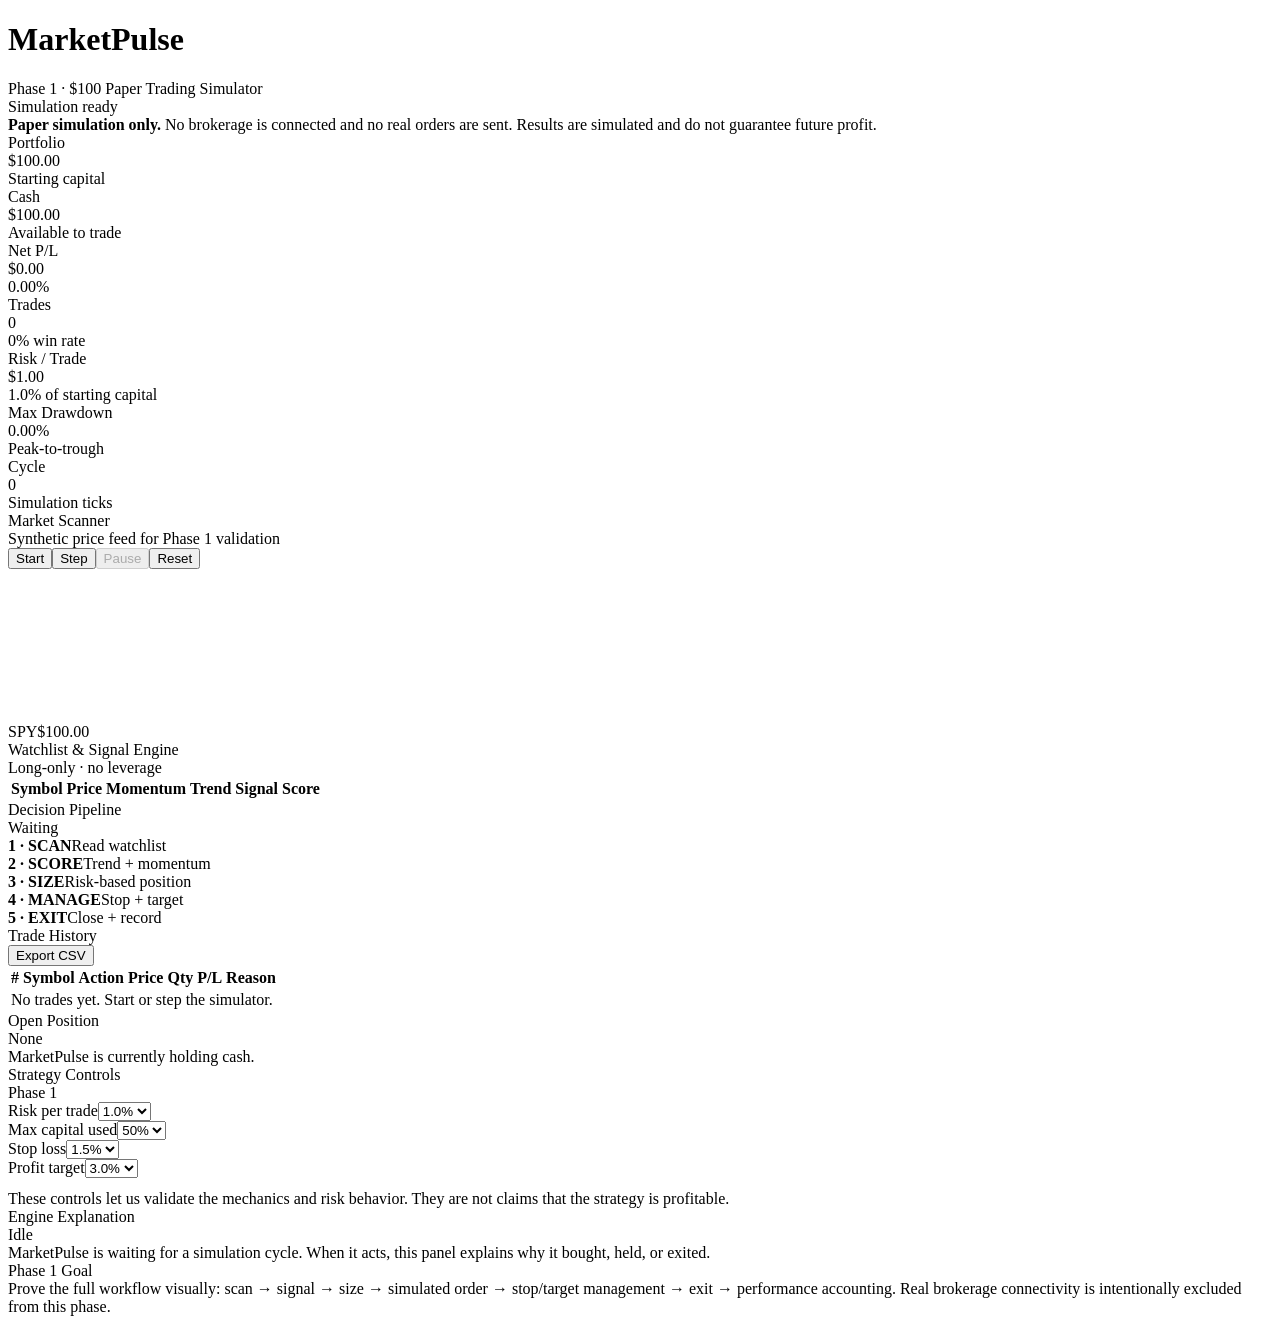
==== index.html @ 4e9e2526 "Add MarketPulse Phase 1 interface" ====
<!doctype html>
<html lang="en">
<head>
<meta charset="utf-8" />
<meta name="viewport" content="width=device-width,initial-scale=1" />
<title>MarketPulse — Phase 1 Paper Trading Simulator</title>
<link rel="stylesheet" href="styles.css">
</head>
<body>
<div class="shell">
  <div class="topbar">
    <div class="brand"><div class="mark"><div class="pulse"></div></div><div><h1>MarketPulse</h1><div class="sub">Phase 1 · $100 Paper Trading Simulator</div></div></div>
    <div class="status"><span class="dot"></span><span id="engineStatus">Simulation ready</span></div>
  </div>
  <div class="warning"><b>Paper simulation only.</b> No brokerage is connected and no real orders are sent. Results are simulated and do not guarantee future profit.</div>

  <div class="stats">
    <div class="card stat"><div class="label">Portfolio</div><div class="value" id="portfolio">$100.00</div><div class="mini" id="portfolioDelta">Starting capital</div></div>
    <div class="card stat"><div class="label">Cash</div><div class="value" id="cash">$100.00</div><div class="mini">Available to trade</div></div>
    <div class="card stat"><div class="label">Net P/L</div><div class="value" id="netpl">$0.00</div><div class="mini" id="netplPct">0.00%</div></div>
    <div class="card stat"><div class="label">Trades</div><div class="value" id="trades">0</div><div class="mini" id="winrate">0% win rate</div></div>
    <div class="card stat"><div class="label">Risk / Trade</div><div class="value" id="riskDisplay">$1.00</div><div class="mini">1.0% of starting capital</div></div>
    <div class="card stat"><div class="label">Max Drawdown</div><div class="value" id="drawdown">0.00%</div><div class="mini">Peak-to-trough</div></div>
    <div class="card stat"><div class="label">Cycle</div><div class="value" id="cycleCount">0</div><div class="mini">Simulation ticks</div></div>
  </div>

  <div class="grid">
    <div class="maincol">
      <div class="card section">
        <div class="section-head"><div><div class="section-title">Market Scanner</div><div class="sub">Synthetic price feed for Phase 1 validation</div></div><div class="controls"><button class="btn primary" id="startBtn">Start</button><button class="btn" id="stepBtn">Step</button><button class="btn stop" id="pauseBtn" disabled>Pause</button><button class="btn" id="resetBtn">Reset</button></div></div>
        <div class="chartwrap"><canvas id="chart"></canvas><div class="overlay"><span class="symbol-big" id="chartSymbol">SPY</span><span class="chartprice" id="chartPrice">$100.00</span></div></div>
      </div>

      <div class="card section">
        <div class="section-head"><div class="section-title">Watchlist & Signal Engine</div><span class="badge">Long-only · no leverage</span></div>
        <div style="overflow:auto"><table><thead><tr><th>Symbol</th><th class="right">Price</th><th class="right">Momentum</th><th class="right">Trend</th><th class="center">Signal</th><th class="right">Score</th></tr></thead><tbody id="watchRows"></tbody></table></div>
      </div>

      <div class="card section">
        <div class="section-head"><div class="section-title">Decision Pipeline</div><span class="badge" id="cycleBadge">Waiting</span></div>
        <div class="logic">
          <div class="logic-step active" id="l0"><b>1 · SCAN</b><span>Read watchlist</span></div>
          <div class="logic-step" id="l1"><b>2 · SCORE</b><span>Trend + momentum</span></div>
          <div class="logic-step" id="l2"><b>3 · SIZE</b><span>Risk-based position</span></div>
          <div class="logic-step" id="l3"><b>4 · MANAGE</b><span>Stop + target</span></div>
          <div class="logic-step" id="l4"><b>5 · EXIT</b><span>Close + record</span></div>
        </div>
      </div>

      <div class="card section">
        <div class="section-head"><div class="section-title">Trade History</div><button class="btn" id="exportBtn">Export CSV</button></div>
        <div class="trade-log"><table><thead><tr><th>#</th><th>Symbol</th><th>Action</th><th class="right">Price</th><th class="right">Qty</th><th class="right">P/L</th><th>Reason</th></tr></thead><tbody id="tradeRows"><tr><td colspan="7" class="empty">No trades yet. Start or step the simulator.</td></tr></tbody></table></div>
      </div>
    </div>

    <div class="sidecol">
      <div class="card section">
        <div class="section-head"><div class="section-title">Open Position</div><span class="badge" id="positionBadge">None</span></div>
        <div id="positionBox" class="empty">MarketPulse is currently holding cash.</div>
      </div>

      <div class="card section">
        <div class="section-head"><div class="section-title">Strategy Controls</div><span class="badge">Phase 1</span></div>
        <div class="settings">
          <div class="field"><label>Risk per trade</label><select id="riskPct"><option value="0.5">0.5%</option><option value="1" selected>1.0%</option><option value="2">2.0%</option></select></div>
          <div class="field"><label>Max capital used</label><select id="capitalPct"><option value="25">25%</option><option value="50" selected>50%</option><option value="75">75%</option></select></div>
          <div class="field"><label>Stop loss</label><select id="stopPct"><option value="1">1.0%</option><option value="1.5" selected>1.5%</option><option value="2">2.0%</option></select></div>
          <div class="field"><label>Profit target</label><select id="targetPct"><option value="2">2.0%</option><option value="3" selected>3.0%</option><option value="4">4.0%</option></select></div>
        </div>
        <div class="footer-note" style="margin-top:12px">These controls let us validate the mechanics and risk behavior. They are not claims that the strategy is profitable.</div>
      </div>

      <div class="card section">
        <div class="section-head"><div class="section-title">Engine Explanation</div><span class="badge" id="reasonBadge">Idle</span></div>
        <div id="reasonText" class="footer-note">MarketPulse is waiting for a simulation cycle. When it acts, this panel explains why it bought, held, or exited.</div>
      </div>

      <div class="card section">
        <div class="section-head"><div class="section-title">Phase 1 Goal</div></div>
        <div class="footer-note">Prove the full workflow visually: scan → signal → size → simulated order → stop/target management → exit → performance accounting. Real brokerage connectivity is intentionally excluded from this phase.</div>
      </div>
    </div>
  </div>
</div>
<script src="app.js"></script>
</body>
</html>
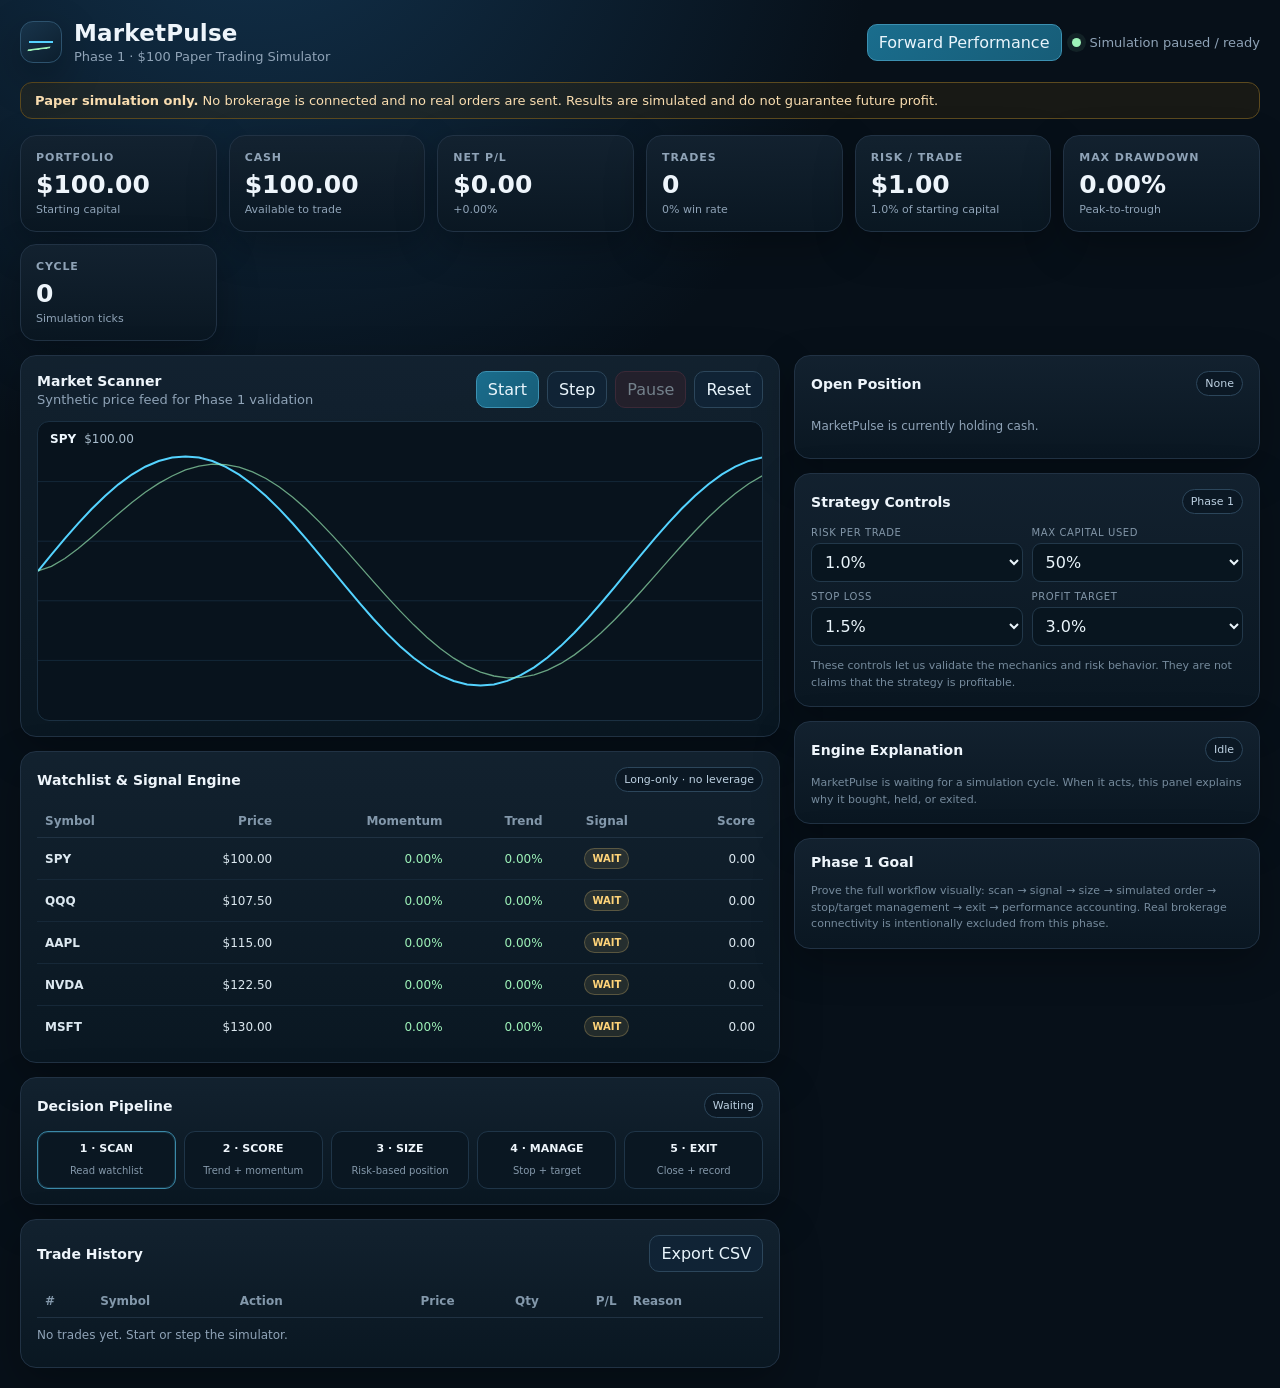
==== commit 64dd48cb: "Link forward performance dashboard" ====
--- a/index.html
+++ b/index.html
@@ -10,7 +10,7 @@
 <div class="shell">
   <div class="topbar">
     <div class="brand"><div class="mark"><div class="pulse"></div></div><div><h1>MarketPulse</h1><div class="sub">Phase 1 · $100 Paper Trading Simulator</div></div></div>
-    <div class="status"><span class="dot"></span><span id="engineStatus">Simulation ready</span></div>
+    <div style="display:flex;align-items:center;gap:10px;flex-wrap:wrap"><a class="btn primary" href="forward.html" style="text-decoration:none">Forward Performance</a><div class="status"><span class="dot"></span><span id="engineStatus">Simulation ready</span></div></div>
   </div>
   <div class="warning"><b>Paper simulation only.</b> No brokerage is connected and no real orders are sent. Results are simulated and do not guarantee future profit.</div>
 
--- a/styles.css
+++ b/styles.css
@@ -0,0 +1,24 @@
+:root{
+    --bg:#071019; --panel:#0c1722; --panel2:#111f2d; --line:#213244; --text:#eef5fb; --muted:#8fa3b7;
+    --accent:#54d3ff; --accent2:#9df1b8; --warn:#ffd479; --danger:#ff8a9a; --shadow:0 14px 40px rgba(0,0,0,.28);
+  }
+  *{box-sizing:border-box}
+  body{margin:0;background:radial-gradient(circle at 20% -10%,#12324d 0,#071019 34%),var(--bg);color:var(--text);font-family:Inter,ui-sans-serif,system-ui,-apple-system,Segoe UI,Roboto,Arial,sans-serif;min-height:100vh}
+  button,input,select{font:inherit}
+  .shell{max-width:1480px;margin:0 auto;padding:20px}
+  .topbar{display:flex;align-items:center;justify-content:space-between;gap:16px;margin-bottom:18px}
+  .brand{display:flex;align-items:center;gap:12px}.mark{width:42px;height:42px;border-radius:13px;background:linear-gradient(145deg,#18344b,#0c1e2d);border:1px solid #2d526d;display:grid;place-items:center;box-shadow:var(--shadow)}
+  .pulse{width:24px;height:18px;position:relative}.pulse:before{content:"";position:absolute;left:0;right:0;top:8px;height:2px;background:var(--accent)}.pulse:after{content:"";position:absolute;width:22px;height:14px;left:1px;top:1px;border-bottom:2px solid var(--accent2);transform:skewX(-24deg) rotate(-8deg);clip-path:polygon(0 57%,18% 57%,27% 12%,45% 88%,57% 45%,72% 57%,100% 57%,100% 100%,0 100%)}
+  h1{font-size:23px;margin:0;letter-spacing:.2px}.sub{color:var(--muted);font-size:13px;margin-top:3px}.status{display:flex;align-items:center;gap:9px;color:var(--muted);font-size:13px}.dot{width:9px;height:9px;border-radius:50%;background:var(--accent2);box-shadow:0 0 0 5px rgba(157,241,184,.08)}
+  .warning{padding:10px 14px;border:1px solid #5c4a1f;background:rgba(76,55,8,.25);border-radius:12px;color:#f9ddb0;font-size:13px;margin-bottom:16px}
+  .stats{display:grid;grid-template-columns:repeat(6,minmax(0,1fr));gap:12px;margin-bottom:14px}.card{background:linear-gradient(180deg,rgba(19,34,48,.95),rgba(10,23,34,.96));border:1px solid var(--line);border-radius:16px;box-shadow:var(--shadow)}
+  .stat{padding:15px}.label{font-size:11px;text-transform:uppercase;letter-spacing:.9px;color:var(--muted);font-weight:700}.value{font-size:25px;font-weight:750;margin-top:6px}.mini{font-size:11px;color:var(--muted);margin-top:4px}.up{color:var(--accent2)}.down{color:var(--danger)}
+  .grid{display:grid;grid-template-columns:1.55fr .95fr;gap:14px}.maincol,.sidecol{display:flex;flex-direction:column;gap:14px}.section{padding:15px 16px}.section-head{display:flex;align-items:center;justify-content:space-between;gap:12px;margin-bottom:13px}.section-title{font-size:14px;font-weight:750}.badge{font-size:11px;padding:5px 8px;border:1px solid #2c465b;border-radius:999px;color:#bcd0e1;background:#0b1824}.controls{display:flex;gap:8px;flex-wrap:wrap}.btn{border:1px solid #2c465b;background:#102335;color:#e9f5fc;border-radius:10px;padding:8px 11px;cursor:pointer}.btn:hover{filter:brightness(1.15)}.btn.primary{background:linear-gradient(135deg,#1a6d8d,#175d78);border-color:#3c91b2}.btn.stop{background:#39202a;border-color:#6e3444}.btn:disabled{opacity:.45;cursor:not-allowed}
+  .chartwrap{height:300px;position:relative;border:1px solid #1b3042;border-radius:12px;background:#08131d;overflow:hidden}.chartwrap canvas{width:100%;height:100%;display:block}.overlay{position:absolute;left:12px;top:10px;font-size:12px;color:#a9bdcd}.symbol-big{font-weight:800;color:#eff8ff}.chartprice{margin-left:8px}
+  table{width:100%;border-collapse:collapse;font-size:12px}th{text-align:left;color:#8398ab;font-weight:700;padding:9px 8px;border-bottom:1px solid #203243}td{padding:10px 8px;border-bottom:1px solid #162838;color:#dce8f0}tr:last-child td{border-bottom:none}.right{text-align:right}.center{text-align:center}.sym{font-weight:750}.pill{display:inline-block;padding:4px 7px;border-radius:999px;font-size:10px;font-weight:700}.pill.buy{background:rgba(105,226,154,.12);color:#9df1b8;border:1px solid rgba(105,226,154,.26)}.pill.wait{background:rgba(255,212,121,.1);color:#ffd479;border:1px solid rgba(255,212,121,.24)}.pill.sell{background:rgba(255,138,154,.1);color:#ff9dad;border:1px solid rgba(255,138,154,.24)}
+  .logic{display:grid;grid-template-columns:repeat(5,1fr);gap:8px}.logic-step{padding:10px;border:1px solid #1f3548;border-radius:11px;background:#0a1722;text-align:center}.logic-step b{display:block;font-size:11px;margin-bottom:4px}.logic-step span{font-size:10px;color:#8498aa}.logic-step.active{border-color:#3b89a8;box-shadow:inset 0 0 0 1px rgba(84,211,255,.14)}
+  .position{padding:12px;border:1px solid #1f3548;border-radius:12px;background:#0a1722}.pos-row{display:flex;justify-content:space-between;margin:6px 0;font-size:12px}.meter{height:8px;border-radius:999px;background:#172a3a;overflow:hidden;margin-top:8px}.meter > div{height:100%;background:linear-gradient(90deg,#54d3ff,#9df1b8);width:50%}.empty{color:var(--muted);font-size:12px;padding:10px 0}
+  .trade-log{max-height:240px;overflow:auto}.footer-note{font-size:11px;color:#758a9c;line-height:1.5}
+  .settings{display:grid;grid-template-columns:1fr 1fr;gap:9px}.field label{display:block;font-size:10px;color:#8296a8;margin-bottom:5px;text-transform:uppercase;letter-spacing:.6px}.field input,.field select{width:100%;background:#08151f;border:1px solid #22384a;color:#eaf5fb;border-radius:9px;padding:8px 9px}
+  @media(max-width:1050px){.stats{grid-template-columns:repeat(3,1fr)}.grid{grid-template-columns:1fr}.logic{grid-template-columns:repeat(5,1fr)}}
+  @media(max-width:680px){.shell{padding:12px}.topbar{align-items:flex-start;flex-direction:column}.stats{grid-template-columns:repeat(2,1fr)}.logic{grid-template-columns:1fr}.settings{grid-template-columns:1fr}.chartwrap{height:240px}.hide-sm{display:none}}
